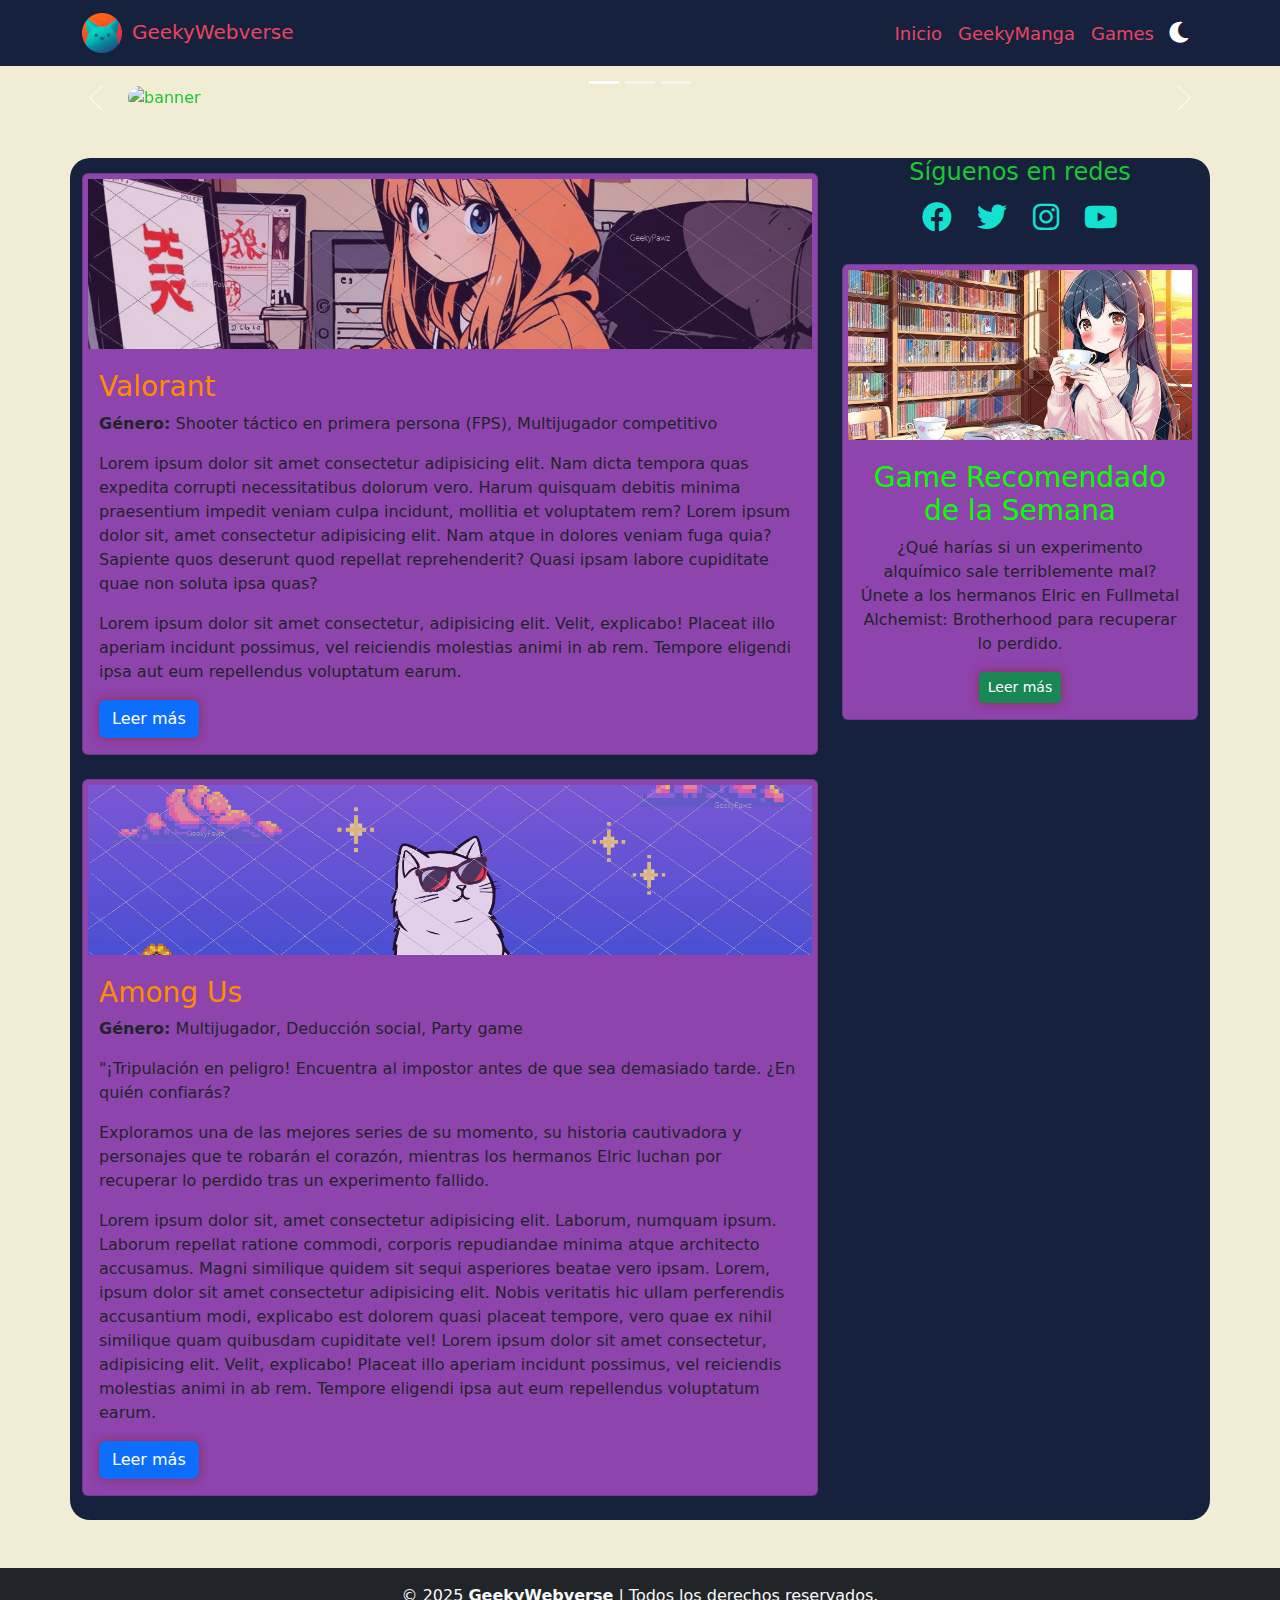
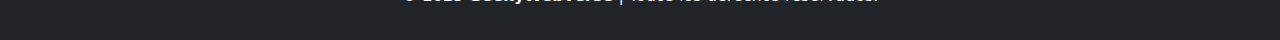
==== games.html @ ca984a47 "Initial commit" ====
<!DOCTYPE html>
<html lang="es">
<head>
    <meta charset="UTF-8">
    <meta name="viewport" content="width=device-width, initial-scale=1.0">
    <meta name="keywords" content="GeekyWebverse, anime, manga, videojuegos, reseñas, geek">
    <meta name="description" content="GeekyWebverse: Un lugar para los fanáticos del anime, manga, videojuegos y más.">
    <meta name="author" content="GeekyPawz">
    <link rel="icon" href="imgs/icono.ico" type="image/png">
    <title>GeekyWebverse</title>
    <link rel="stylesheet" href="https://cdn.jsdelivr.net/npm/bootstrap@5.3.3/dist/css/bootstrap.min.css">
    <link rel="stylesheet" href="https://cdnjs.cloudflare.com/ajax/libs/font-awesome/6.0.0-beta3/css/all.min.css">
    <script src="https://cdnjs.cloudflare.com/ajax/libs/popper.js/2.10.2/umd/popper.min.js"></script>
    <link rel="stylesheet" href="index.css">
    <script defer src="script.js"></script>

</head>
<body>
    <!-- Barra de navegación -->
    <nav class="navbar navbar-expand-lg navbar-dark">
        <div class="container">
            <a class="navbar-brand" href="index.html"><img src="imgs/logodog.png" alt="Logo">GeekyWebverse</a>
            <button class="navbar-toggler" type="button" data-bs-toggle="collapse" data-bs-target="#navbarNav">
                <span class="navbar-toggler-icon"></span>
            </button>
            <div class="collapse navbar-collapse" id="navbarNav">
                <ul class="navbar-nav ms-auto">
                    <li class="nav-item"><a class="nav-link" href="index.html">Inicio</a></li>
                    <li class="nav-item"><a class="nav-link" href="geekymanga.html">GeekyManga</a></li>
                    <li class="nav-item"><a class="nav-link" href="games.html">Games</a></li>
                </ul>
                <button id="theme-toggle">
                <i class="fa-solid fa-moon"></i>
            </button> 
            </div>    
        </div>
    </nav>

    <div id="banner" class="carousel slide" data-bs-ride="carousel">
        <div class="carousel-indicators">
          <button type="button" data-bs-target="#banner" data-bs-slide-to="0" class="active" aria-current="true" aria-label="Slide 1"></button>
          <button type="button" data-bs-target="#banner" data-bs-slide-to="1" aria-label="Slide 2"></button>
          <button type="button" data-bs-target="#banner" data-bs-slide-to="2" aria-label="Slide 3"></button>
        </div>
        <div class="carousel-inner">
          <div class="carousel-item active">
            <img src="imgs/8.png" class="d-flex justify-content-center " alt="banner">
          </div>
          <div class="carousel-item">
            <img src="imgs/4.png" class="d-flex justify-content-center " alt="banner">
          </div>
          <div class="carousel-item">
            <img src="imgs/9.png" class="d-flex justify-content-center " alt="banner">
          </div>
        </div>
        <button class="carousel-control-prev" type="button" data-bs-target="#banner" data-bs-slide="prev">
          <span class="carousel-control-prev-icon" aria-hidden="true"></span>
          <span class="visually-hidden">Previous</span>
        </button>
        <button class="carousel-control-next" type="button" data-bs-target="#banner" data-bs-slide="next">
          <span class="carousel-control-next-icon" aria-hidden="true"></span>
          <span class="visually-hidden">Next</span>
        </button>
    </div>

    <!-- contenido -->

    <div id="games" class="container mt-5">
        <div class="row">
            <div class="col-md-8">
                <div class="card mb-4">
                    <img src="imgs/anime2.jpg" class="card-img-top opacity-75" alt="Anime 1">
                    <div class="card-body">
                        <h3 class="post-title">Valorant</h3>
                        <p><strong>Género:</strong> Shooter táctico en primera persona (FPS), Multijugador competitivo</p>
                        <p>Lorem ipsum dolor sit amet consectetur adipisicing elit. Nam dicta tempora quas expedita corrupti necessitatibus dolorum vero. Harum quisquam debitis minima praesentium impedit veniam culpa incidunt, mollitia et voluptatem rem? Lorem ipsum dolor sit, amet consectetur adipisicing elit. Nam atque in dolores veniam fuga quia? Sapiente quos deserunt quod repellat reprehenderit? Quasi ipsam labore cupiditate quae non soluta ipsa quas?</p>
                        <p>
                        Lorem ipsum dolor sit amet consectetur, adipisicing elit. Velit, explicabo! Placeat illo aperiam incidunt possimus, vel reiciendis molestias animi in ab rem. Tempore eligendi ipsa aut eum repellendus voluptatum earum.</p>
                        <a href="#" class="btn btn-primary btn-glow">Leer más</a>
                    </div>
                </div>
            
                <div class="card mb-4">
                    <img src="imgs/cat.png" class="card-img-top opacity-75" alt="Anime 1">
                    <div class="card-body">
                        <h3 class="post-title">Among Us</h3>
                        <p><strong>Género:</strong> Multijugador, Deducción social, Party game</p>
                        <p class="card-text">"¡Tripulación en peligro! Encuentra al impostor antes de que sea demasiado tarde. ¿En quién confiarás?</p>
                        <p>Exploramos una de las mejores series de su momento, su historia cautivadora y personajes que te robarán el corazón, mientras los hermanos Elric luchan por recuperar lo perdido tras un experimento fallido.</p>
                        <p>Lorem ipsum dolor sit, amet consectetur adipisicing elit. Laborum, numquam ipsum. Laborum repellat ratione commodi, corporis repudiandae minima atque architecto accusamus. Magni similique quidem sit sequi asperiores beatae vero ipsam. Lorem, ipsum dolor sit amet consectetur adipisicing elit. Nobis veritatis hic ullam perferendis accusantium modi, explicabo est dolorem quasi placeat tempore, vero quae ex nihil similique quam quibusdam cupiditate vel!
                        Lorem ipsum dolor sit amet consectetur, adipisicing elit. Velit, explicabo! Placeat illo aperiam incidunt possimus, vel reiciendis molestias animi in ab rem. Tempore eligendi ipsa aut eum repellendus voluptatum earum.</p>
                        <a href="#" class="btn btn-primary btn-glow">Leer más</a>
                    </div>
                </div>
                
            </div>
            
            <!-- redes -->
            <div class="col-md-4 text-center">
                <h4>Síguenos en redes</h4>
                <div class="social-icons">
                    <a href="#" class="social-icon"><i class="fab fa-facebook"></i></a>
                    <a href="#" class="social-icon"><i class="fab fa-twitter"></i></a>
                    <a href="#" class="social-icon"><i class="fab fa-instagram"></i></a>
                    <a href="#" class="social-icon"><i class="fab fa-youtube"></i></a>
                </div>
                <div class="card mb-4 mt-4">
                    <img src="imgs/anime3.jpeg" class="card-img-top" alt="Anime 1">
                    <div class="card-body">
                        <h3 class="post-title aside">Game Recomendado de la Semana</h3>
                        <p>¿Qué harías si un experimento alquímico sale terriblemente mal? Únete a los hermanos Elric en Fullmetal Alchemist: Brotherhood para recuperar lo perdido.</p>
                        <a href="#" class="btn btn-success btn-glow btn-sm">Leer más</a>
                    </div>
                </div>
                <div class="carousel slide mt-4" data-bs-ride="carousel">
                    <div id="recomendado" class="carousel-inner">
                        <div class="carousel-item active">
                            <img src="imgs/11.png" class="d-block w-100" alt="Anime 1">
                            <div class="carousel-caption d-none d-md-block">
                                <h5>🌑 Devilman Crybaby </h5>
                                <p>Demonios, emociones crudas y una historia devastadora. ¿Estás listo para sufrir? 😈</p>
                            </div>
                        </div>
                        <div class="carousel-item">
                            <img src="imgs/12.png" class="d-block w-100" alt="Anime 2">
                            <div class="carousel-caption d-none d-md-block">
                                <h5>🕷️ Parasyte: The Maxim</h5>
                                <p>Terror y ciencia ficción se combinan en una lucha por la humanidad. 👁️</p>
                            </div>
                        </div>
                        <div class="carousel-item">
                            <img src="imgs/13.png" class="d-block w-100" alt="Anime 3">
                            <div class="carousel-caption d-none d-md-block">
                                <h5>¡Una joya de la animación oscura!🦇</h5>
                                <p>🔥Castlevania (Netflix, 2017) Sangre, venganza y vampiros en una épica batalla contra Drácula.</p>
                            </div>
                        </div>
                    </div>
                </div>
            </div>
        </div>
    </div>



    <footer class="bg-dark text-light text-center py-3 mt-5">
        <p>&copy; 2025 <strong>GeekyWebverse</strong> | Todos los derechos reservados.</p>
    </footer>

    <script src="index.js"></script>
    <script src="https://cdn.jsdelivr.net/npm/bootstrap@5.3.3/dist/js/bootstrap.bundle.min.js"></script>
</body>
</html>
---- index.css ----
body{
    background-color: rgb(241, 236, 212);
    color: rgb(25, 201, 49);
    transition: background-color 0.3s, color 0.3s;
}

.dark-mode {
    background-color: #1a1a2e;
    color: #e94560;
}

#theme-toggle {
    background: none;
    border: none;
    font-size: 1.5rem;
    cursor: pointer;
    color: rgb(255, 255, 255);
    transition: color 0.3s;
}


.navbar {
    background-color: #16213e;
}

.navbar-brand img {
    height: 40px;
    margin-right: 10px;
}

.navbar-brand, .nav-link {
    color: #e94560 !important;
}

.nav-link {
    font-size: large;
    transition: color 0.3s ease, border-bottom 0.3s ease;
  }
  
  .nav-link:hover {
    color:aqua !important;
    border-bottom: 4px solid #f09355;
  }


/* lo más impo */
.featured {
    background: linear-gradient(45deg, #e94560, #ff9a8b);
    color: white;
    padding: 20px;
    border-radius: 10px;
    text-align: center;
    margin-bottom: 20px;
    height: 170px;
}

.featured p{
    color:#1a1a2e;
    font-size:larger;
    font-family:"Helvetica Neue", sans-serif;
}

.btn-glow {
    box-shadow: 0 0 10px rgba(146, 34, 53, 0.8);
}

/* banner */
#banner{
    margin-top: 20px;
}

.carousel-inner img {
    height: 100%;
    width: 80%;
    object-fit: cover;
    margin: auto;
    border-radius: 20px;
}

/* contenido */
.card-img-top {
    height: 180px;
    object-fit: cover;
    padding: 5px;
}

.container .row{
    background-color: #16213e;
    border-radius: 20px;
}

.card{
    background-color: #8e44ad;
    margin-top: 10PX;
}


.post-title {
    color:darkorange;
}


/* redes */
.social-icon {
    font-size: 30px;
    color: #13e2d1;
    transition: color 0.3s ease;
    padding: 10px;
}

.social-icon:hover {
    color: #ff69b4;
}


#recomendado p{
    font: 1.2em sans-serif;
    margin-bottom: 67px;
}

/* games - contenido */
#games img{
    object-fit: cover;
    padding: 5px;
}

.container .row{
    background-color: #16213e;
    border-radius: 20px;
}

.card{
    background-color: #8e44ad;
    margin-top: 15px;
}

.post-title {
    color:darkorange;
}

.aside {
    color:rgb(9, 255, 0);
}


.carousel-caption p{
    color:#2e050c;
}

@media (min-width: 480px) and (max-width: 1366px) {
    #recomendado img{
        visibility: hidden;
        display: none !important;
    }

    #recomendado h5{
        visibility: hidden;
        display: none !important;
    }

    #recomendado p{
        visibility: hidden;
        display: none !important;
    }
}
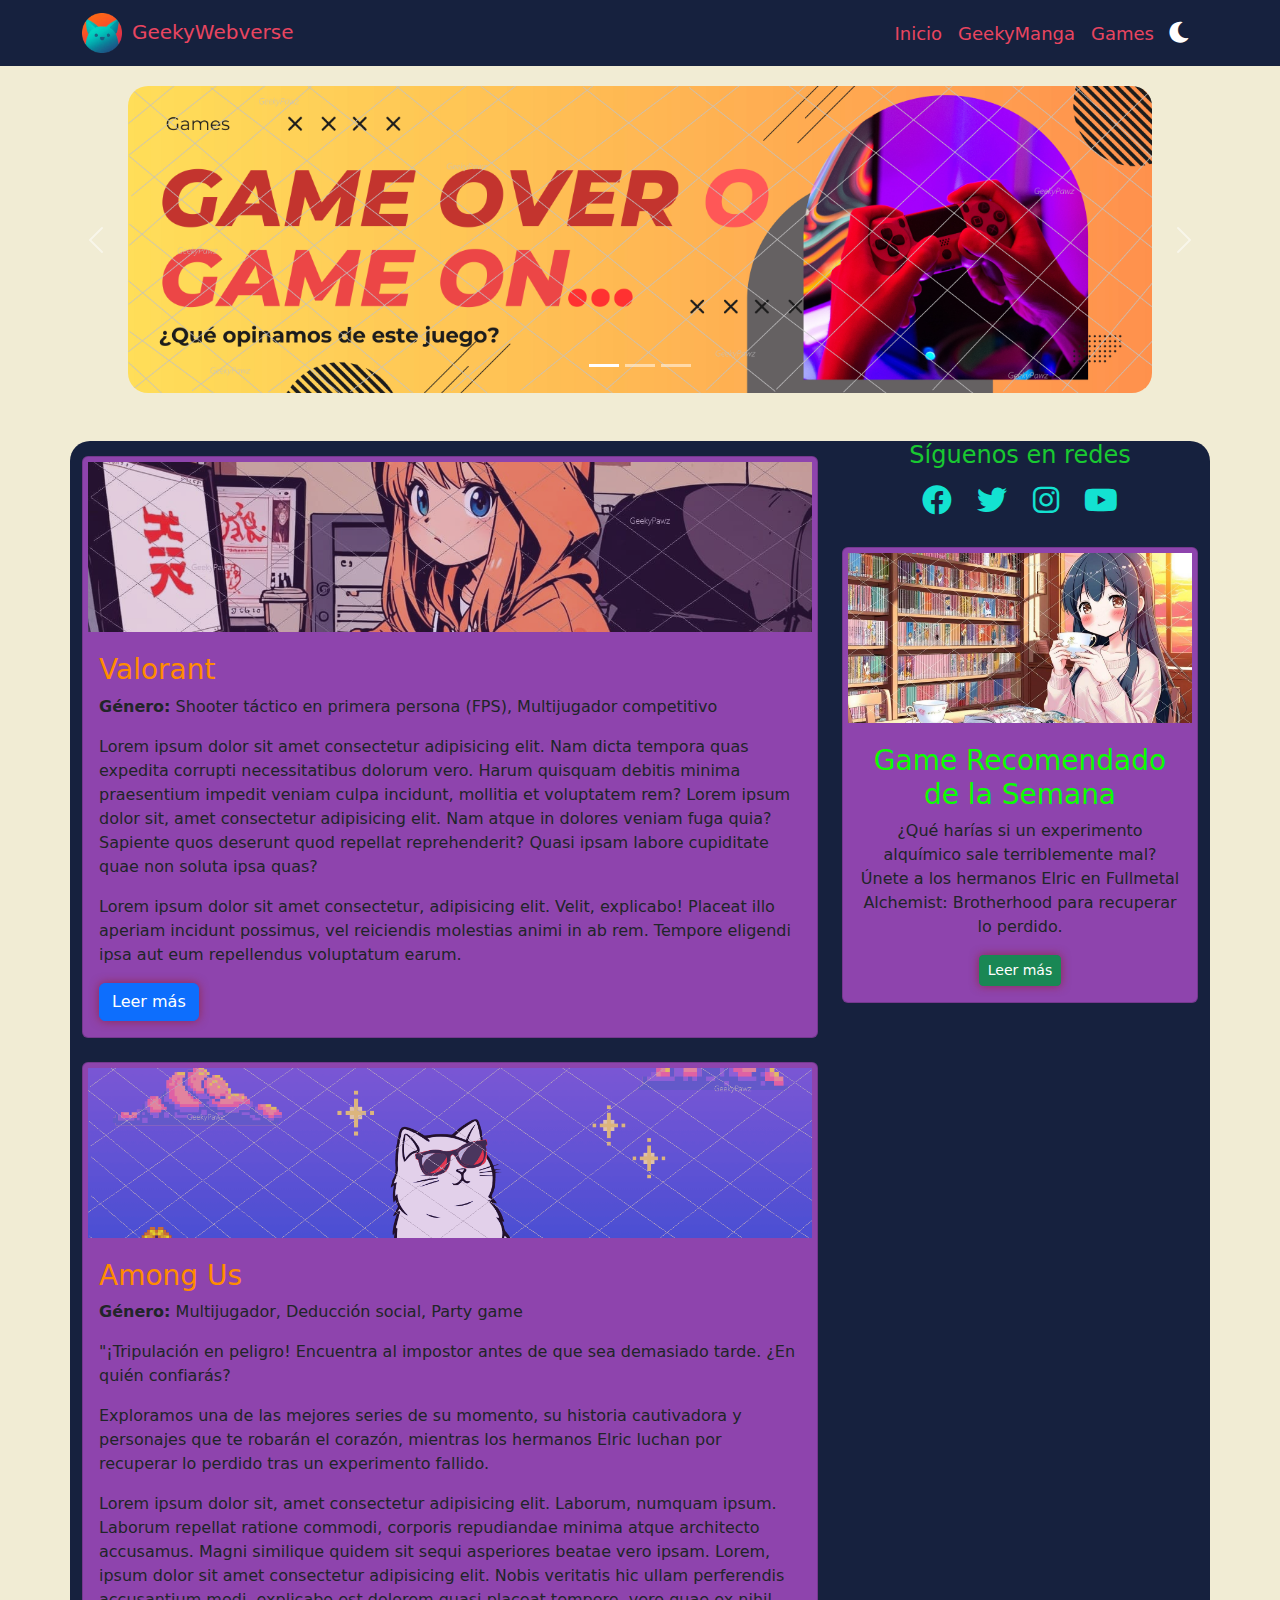
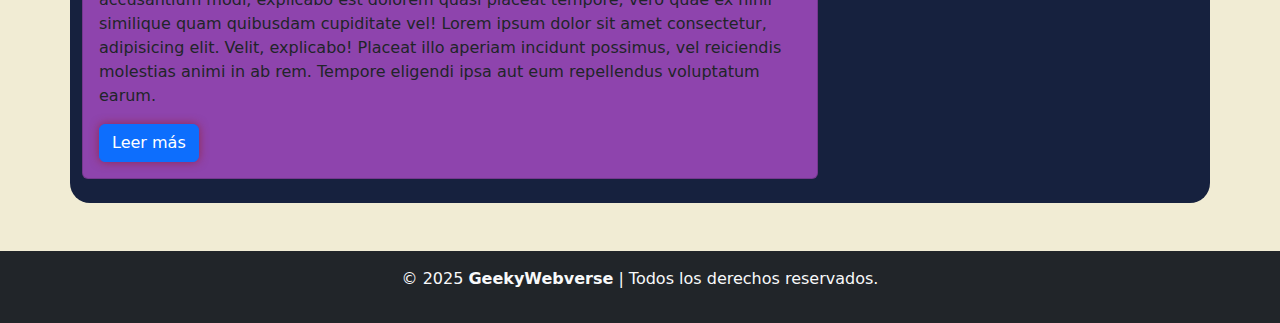
==== commit 2761f6df: "Initial commit" ====
--- a/games.html
+++ b/games.html
@@ -44,10 +44,10 @@
         </div>
         <div class="carousel-inner">
           <div class="carousel-item active">
-            <img src="imgs/8.png" class="d-flex justify-content-center " alt="banner">
+            <img src="imgs/8.jpg" class="d-flex justify-content-center " alt="banner">
           </div>
           <div class="carousel-item">
-            <img src="imgs/4.png" class="d-flex justify-content-center " alt="banner">
+            <img src="imgs/4.jpg"d-flex justify-content-center " alt="banner">
           </div>
           <div class="carousel-item">
             <img src="imgs/9.png" class="d-flex justify-content-center " alt="banner">
